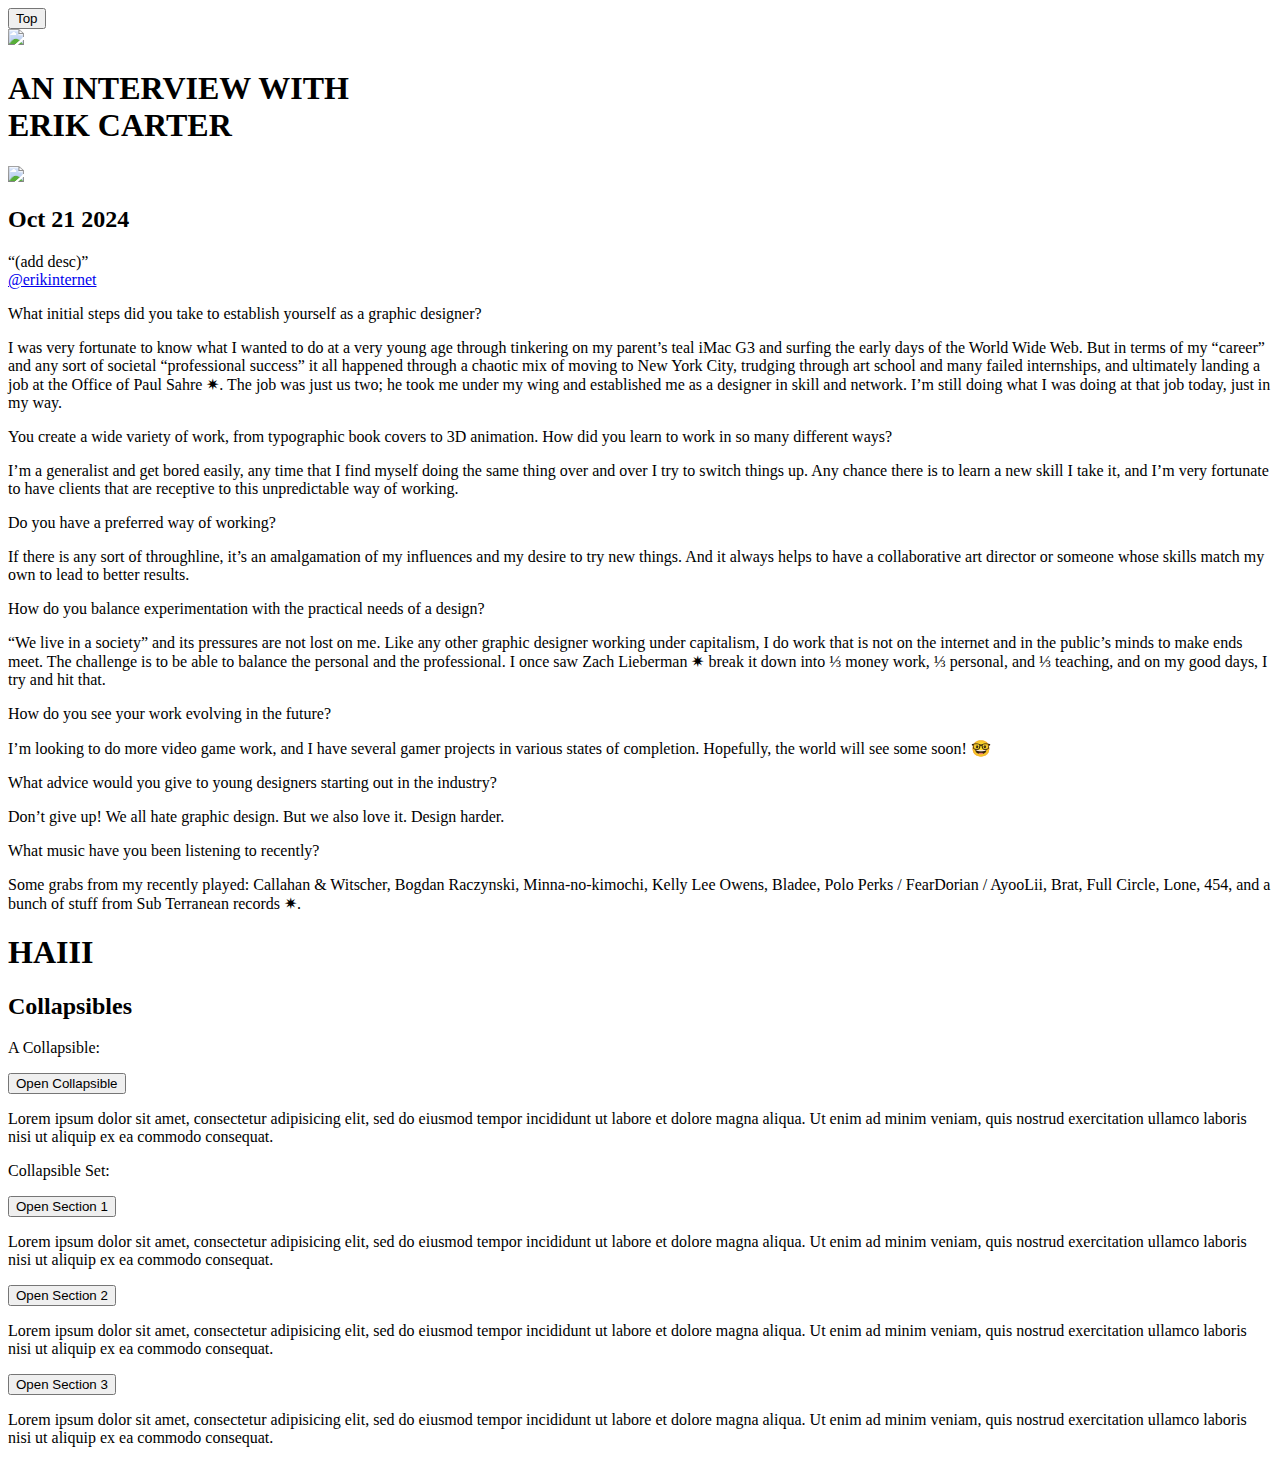
==== index.html @ a2605cfd "Rename interview.html to index.html" ====
<!DOCTYPE html>
<html lang="en">
    <head>
        <meta charset="UTF-8">
        <meta name="viewport" content="width=device-width, initial-scale=1.0">
        <!--title-->
        <title>Interview with Erik Carter</title>
        <link rel="icon" type="image/gif/png" href="imgs/title-icon.png">
        <!--stylesheets + scripts + fonts-->
        <link rel="stylesheet" href="style.css">
        <link rel="stylesheet" href="https://use.typekit.net/aof5znd.css">
        <script src="myscripts.js"></script> 
        <script src="https://unpkg.com/cursor-effects@latest/dist/browser.js"></script>
    </head>
    <body>
        <!--back to top button-->
        <button onclick="topFunction()" id="myBtn" title="Go to top">Top</button> 
        <!--blue title section-->
        <div id="title-left">
        <section id="title-section">
            <div id="title-gifs">
            <div><img src="imgs/sparkle.gif" class="gif"></div>
            <h1 id="title">
                AN INTERVIEW WITH <br> ERIK CARTER
            </h1>
            <div><img src="imgs/sparkle.gif" class="gif"></div>
            </div>
            <h2 id="sub-title">Oct 21 2024</h2>
            <p id="desc">“(add desc)”<br id="extra-padding"><span id="pink"><a target="_blank" href="https://www.instagram.com/erikinternet/">@erikinternet</a></span>
            </p>
        </section>
        </div>
        <!--interview body-->
        <div id="writing-right">
        <section id="qna" >
            <div class="one-question">
                <p class="question">
                    What initial steps did you take to establish yourself as a graphic designer?
                </p>
                <p class="answer">
                    I was very fortunate to know what I wanted to do at a very young age through tinkering on my parent’s teal iMac G3 and surfing the early days of the World Wide Web. But in terms of my “career” and any sort of societal “professional success” it all happened through a chaotic mix of moving to New York City, trudging through art school and many failed internships, and ultimately landing a job at the Office of Paul Sahre <span class="img-star">✷⁠</span>. The job was just us two; he took me under my wing and established me as a designer in skill and network. I’m still doing what I was doing at that job today, just in my way.

                </p>
            </div>
            <div class="one-question">
                <p class="question">
                    You create a wide variety of work, from typographic book covers to 3D animation. How did you learn to work in so many different ways?

                </p>
                <p class="answer">
                    I’m a generalist and get bored easily, any time that I find myself doing the same thing over and over I try to switch things up. Any chance there is to learn a new skill I take it, and I’m very fortunate to have clients that are receptive to this unpredictable way of working.
                </p>
            </div>
            <div class="one-question">
                <p class="question">
                    Do you have a preferred way of working?
                </p>
                <p class="answer">
                    If there is any sort of throughline, it’s an amalgamation of my influences and my desire to try new things. And it always helps to have a collaborative art director or someone whose skills match my own to lead to better results.
                </p>
            </div>
            <div class="one-question">
                <p class="question">
                    How do you balance experimentation with the practical needs of a design?
                </p>
                <p class="answer">
                    “We live in a society” and its pressures are not lost on me. Like any other graphic designer working under capitalism, I do work that is not on the internet and in the public’s minds to make ends meet. The challenge is to be able to balance the personal and the professional. I once saw Zach Lieberman <span class="img-star">✷⁠</span>⁠ break it down into ⅓  money work, ⅓ personal, and ⅓  teaching, and on my good days, I try and hit that.
                </p>
            </div>
            <div class="one-question">
                <p class="question">
                    How do you see your work evolving in the future?
                </p>
                <p class="answer">
                    I’m looking to do more video game work, and I have several gamer projects in various states of completion. Hopefully, the world will see some soon! 🤓
            </div>
            <div class="one-question">
                <p class="question">
                    What advice would you give to young designers starting out in the industry?
                </p>
                <p class="answer">
                    Don’t give up! We all hate graphic design. But we also love it. Design harder.
                </p>
            </div>
            <div class="one-question">
                <p class="question">
                    What music have you been listening to recently?
                </p>
                <p class="answer">
                    Some grabs from my recently played: Callahan & Witscher, Bogdan Raczynski, Minna-no-kimochi, Kelly Lee Owens, Bladee, Polo Perks / FearDorian / AyooLii, <span class="brat">Brat</span>, Full Circle, Lone, 454, and a bunch of stuff from Sub Terranean records <span class="img-star">✷⁠</span>.
                </p>
            </div>
        </section>
        <section id="footer-sec">
            <div id="footer-div">
                <h1 class="footer-text">HAIII</h1>
                    <h2>Collapsibles</h2>
                    
                    <p>A Collapsible:</p>
                    <button type="button" class="collapsible">Open Collapsible</button>
                    <div class="content">
                      <p>Lorem ipsum dolor sit amet, consectetur adipisicing elit, sed do eiusmod tempor incididunt ut labore et dolore magna aliqua. Ut enim ad minim veniam, quis nostrud exercitation ullamco laboris nisi ut aliquip ex ea commodo consequat.</p>
                    </div>
                    
                    <p>Collapsible Set:</p>
                    <button type="button" class="collapsible">Open Section 1</button>
                    <div class="content">
                      <p>Lorem ipsum dolor sit amet, consectetur adipisicing elit, sed do eiusmod tempor incididunt ut labore et dolore magna aliqua. Ut enim ad minim veniam, quis nostrud exercitation ullamco laboris nisi ut aliquip ex ea commodo consequat.</p>
                    </div>
                    <button type="button" class="collapsible">Open Section 2</button>
                    <div class="content">
                      <p>Lorem ipsum dolor sit amet, consectetur adipisicing elit, sed do eiusmod tempor incididunt ut labore et dolore magna aliqua. Ut enim ad minim veniam, quis nostrud exercitation ullamco laboris nisi ut aliquip ex ea commodo consequat.</p>
                    </div>
                    <button type="button" class="collapsible">Open Section 3</button>
                    <div class="content">
                      <p>Lorem ipsum dolor sit amet, consectetur adipisicing elit, sed do eiusmod tempor incididunt ut labore et dolore magna aliqua. Ut enim ad minim veniam, quis nostrud exercitation ullamco laboris nisi ut aliquip ex ea commodo consequat.</p>
                    </div>
            </div>
        </section>
    </body>
</html>
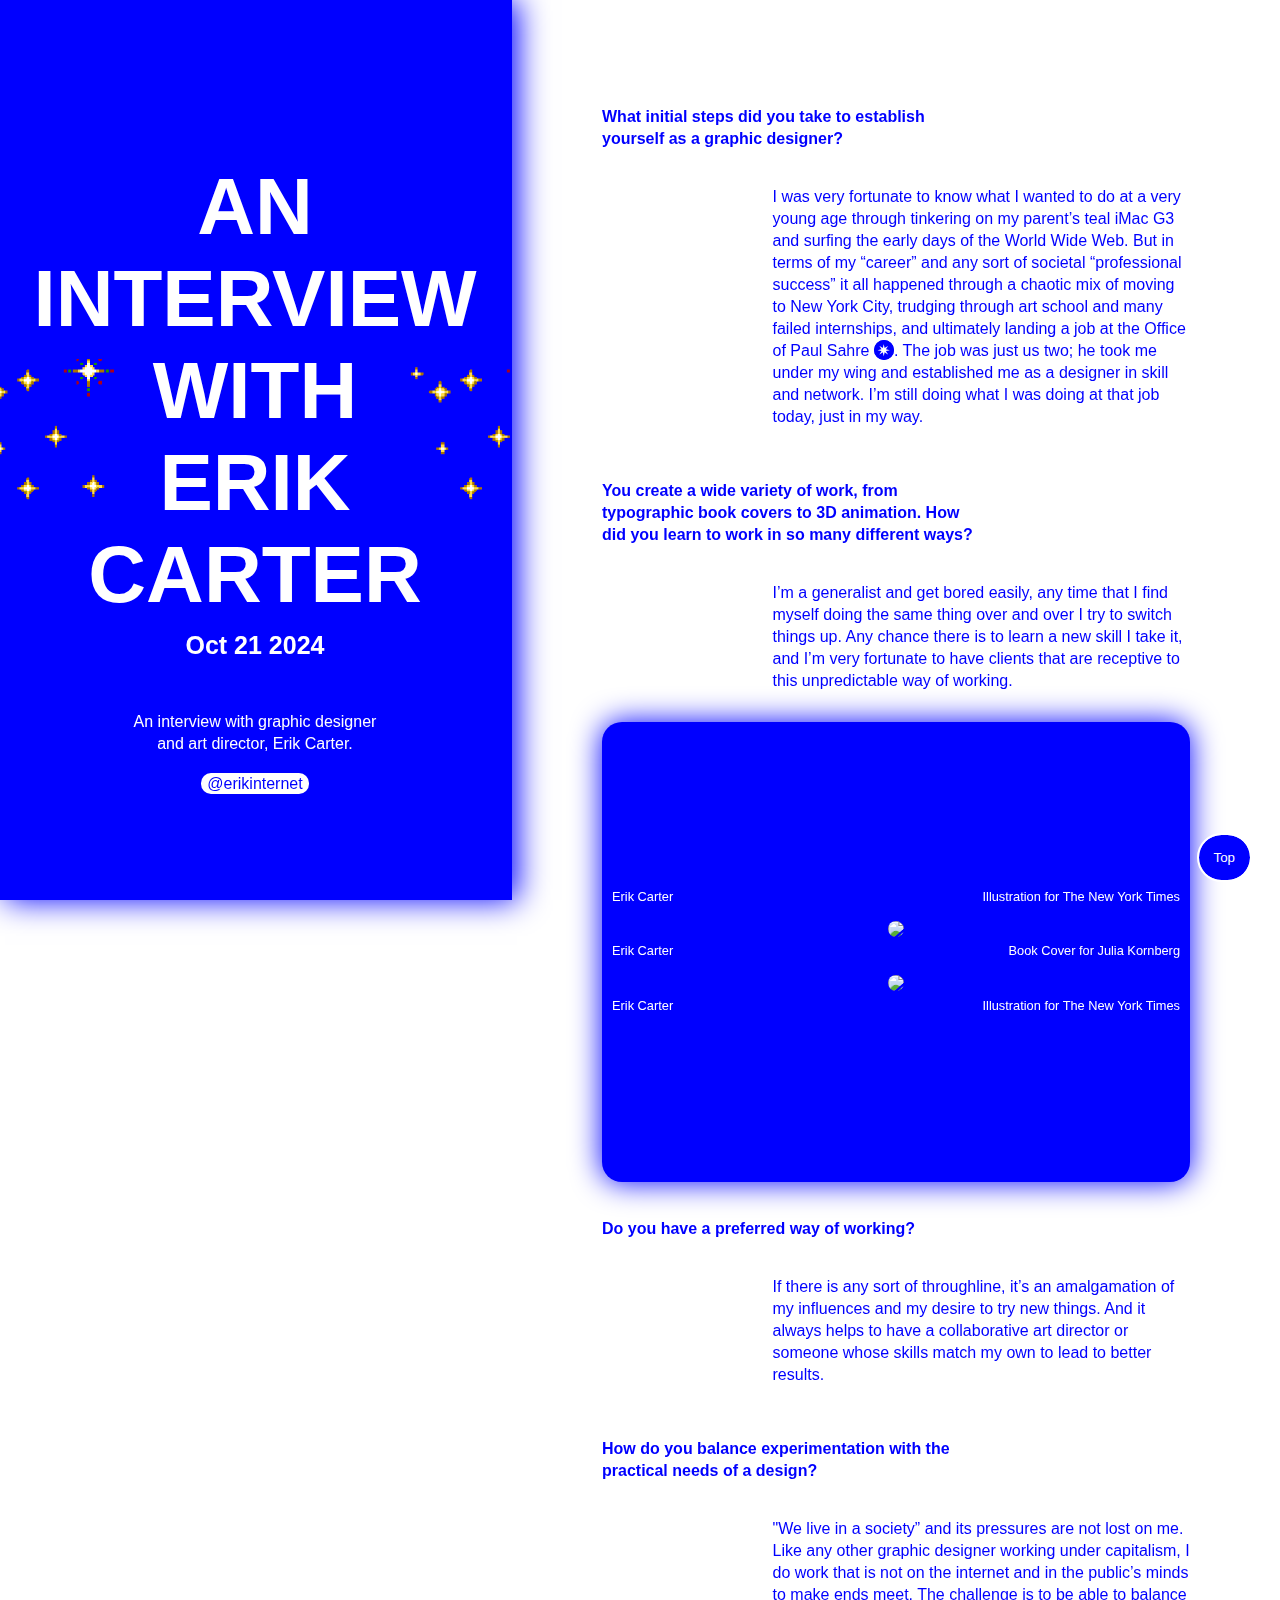
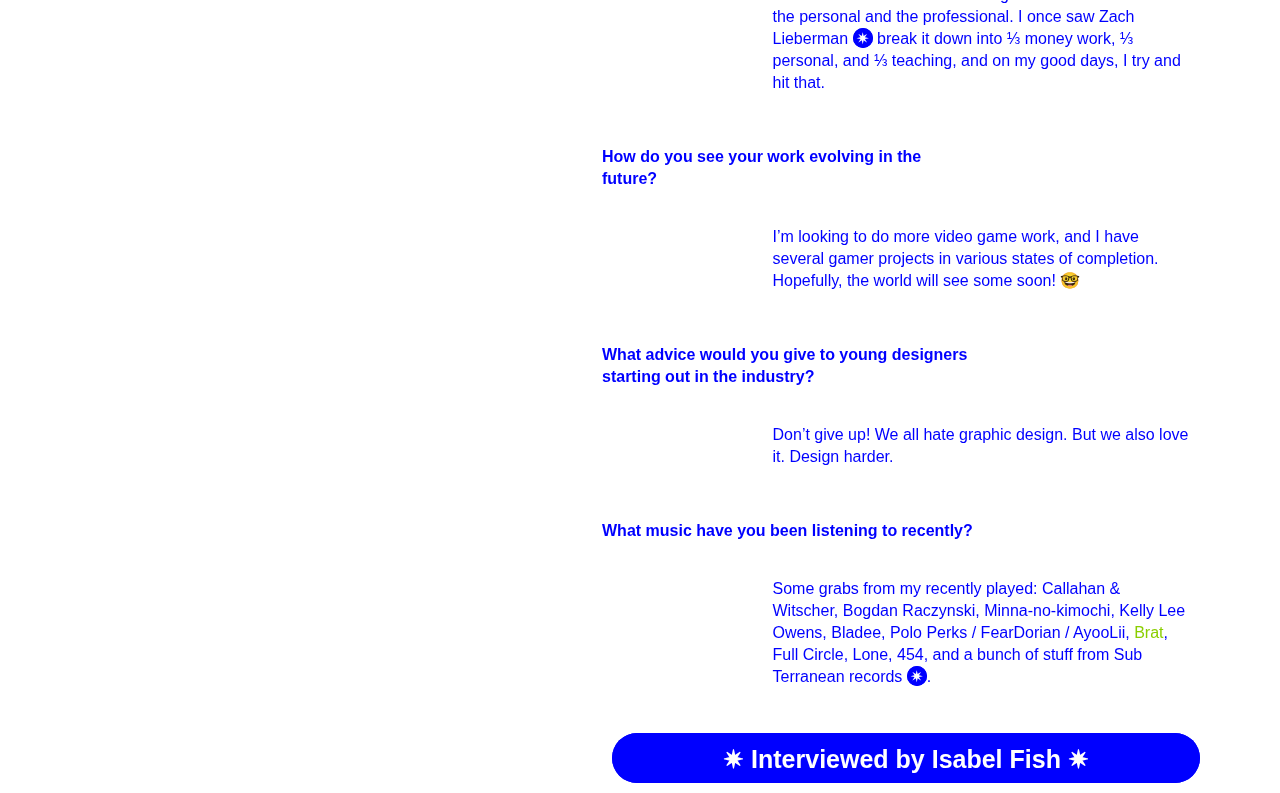
==== commit 798795cc: "Update index.html" ====
--- a/index.html
+++ b/index.html
@@ -26,8 +26,8 @@
             <div><img src="imgs/sparkle.gif" class="gif"></div>
             </div>
             <h2 id="sub-title">Oct 21 2024</h2>
-            <p id="desc">“(add desc)”<br id="extra-padding"><span id="pink"><a target="_blank" href="https://www.instagram.com/erikinternet/">@erikinternet</a></span>
-            </p>
+            <p id="desc">An interview with graphic designer and art director, Erik Carter.</p>
+            <a class="link-web" target="_blank" href="https://erikcarter.net/#/">@erikinternet</a>
         </section>
         </div>
         <!--interview body-->
@@ -35,87 +35,82 @@
         <section id="qna" >
             <div class="one-question">
                 <p class="question">
-                    What initial steps did you take to establish yourself as a graphic designer?
+                    <span class="first-letter">W</span>hat initial steps did you take to establish yourself as a graphic designer?
                 </p>
                 <p class="answer">
-                    I was very fortunate to know what I wanted to do at a very young age through tinkering on my parent’s teal iMac G3 and surfing the early days of the World Wide Web. But in terms of my “career” and any sort of societal “professional success” it all happened through a chaotic mix of moving to New York City, trudging through art school and many failed internships, and ultimately landing a job at the Office of Paul Sahre <span class="img-star">✷⁠</span>. The job was just us two; he took me under my wing and established me as a designer in skill and network. I’m still doing what I was doing at that job today, just in my way.
+                    <span class="first-letter-a">I</span> was very fortunate to know what I wanted to do at a very young age through tinkering on my parent’s teal iMac G3 and surfing the early days of the World Wide Web. But in terms of my “career” and any sort of societal “professional success” it all happened through a chaotic mix of moving to New York City, trudging through art school and many failed internships, and ultimately landing a job at the Office of Paul Sahre <span class="img-star"><a class="img-star" target="_blank" href="http://paulsahre.com/">✷</a>⁠</span>. The job was just us two; he took me under my wing and established me as a designer in skill and network. I’m still doing what I was doing at that job today, just in my way.
 
                 </p>
             </div>
             <div class="one-question">
                 <p class="question">
-                    You create a wide variety of work, from typographic book covers to 3D animation. How did you learn to work in so many different ways?
+                    <span class="first-letter">Y</span>ou create a wide variety of work, from typographic book covers to 3D animation. How did you learn to work in so many different ways?
 
                 </p>
                 <p class="answer">
-                    I’m a generalist and get bored easily, any time that I find myself doing the same thing over and over I try to switch things up. Any chance there is to learn a new skill I take it, and I’m very fortunate to have clients that are receptive to this unpredictable way of working.
+                    <span class="first-letter-a">I</span>’m a generalist and get bored easily, any time that I find myself doing the same thing over and over I try to switch things up. Any chance there is to learn a new skill I take it, and I’m very fortunate to have clients that are receptive to this unpredictable way of working.
+                </p>
+            </div>
+            <div class="img-box">
+                <video class="img-size" src="imgs/ec work/ectech_wealth.mp4" autoplay="autoplay" preload="preload" loop="loop" playsinline autoplay muted loop></video>
+                <div class="img-type">
+                  <p class="img-type-left">Erik Carter</p>
+                  <p class="img-type-right">Illustration for The New York Times</p>
+                </div>
+                <img class="img-size" src="imgs/ec work/ecBerlinAtomized.jpg">
+                <div class="img-type">
+                  <p class="img-type-left">Erik Carter</p>
+                  <p class="img-type-right">Book Cover for Julia Kornberg</p>
+                </div>
+                <img class="img-size" src="imgs/ec work/erikCarter.jpg">
+                <div class="img-type">
+                  <p class="img-type-left">Erik Carter</p>
+                  <p class="img-type-right">Illustration for The New York Times</p>
+                </div>
+                    
+            </div>
+            <div class="one-question">
+                <p class="question">
+                    <span class="first-letter">D</span>o you have a preferred way of working?
+                </p>
+                <p class="answer">
+                    <span class="first-letter-a">I</span>f there is any sort of throughline, it’s an amalgamation of my influences and my desire to try new things. And it always helps to have a collaborative art director or someone whose skills match my own to lead to better results.
                 </p>
             </div>
             <div class="one-question">
                 <p class="question">
-                    Do you have a preferred way of working?
+                    <span class="first-letter">H</span>ow do you balance experimentation with the practical needs of a design?
                 </p>
                 <p class="answer">
-                    If there is any sort of throughline, it’s an amalgamation of my influences and my desire to try new things. And it always helps to have a collaborative art director or someone whose skills match my own to lead to better results.
+                    "<span class="first-letter-a">W</span>e live in a society” and its pressures are not lost on me. Like any other graphic designer working under capitalism, I do work that is not on the internet and in the public’s minds to make ends meet. The challenge is to be able to balance the personal and the professional. I once saw Zach Lieberman <span class="img-star"><a class="img-star" target="_blank" href="http://zach.li/">✷</a>⁠</span>⁠ break it down into ⅓  money work, ⅓ personal, and ⅓  teaching, and on my good days, I try and hit that.
                 </p>
             </div>
             <div class="one-question">
                 <p class="question">
-                    How do you balance experimentation with the practical needs of a design?
+                    <span class="first-letter">H</span>ow do you see your work evolving in the future?
                 </p>
                 <p class="answer">
-                    “We live in a society” and its pressures are not lost on me. Like any other graphic designer working under capitalism, I do work that is not on the internet and in the public’s minds to make ends meet. The challenge is to be able to balance the personal and the professional. I once saw Zach Lieberman <span class="img-star">✷⁠</span>⁠ break it down into ⅓  money work, ⅓ personal, and ⅓  teaching, and on my good days, I try and hit that.
+                    <span class="first-letter-a">I</span>’m looking to do more video game work, and I have several gamer projects in various states of completion. Hopefully, the world will see some soon! 🤓
+            </div>
+            <div class="one-question">
+                <p class="question">
+                    <span class="first-letter">W</span>hat advice would you give to young designers starting out in the industry?
+                </p>
+                <p class="answer">
+                    <span class="first-letter-a">D</span>on’t give up! We all hate graphic design. But we also love it. Design harder.
                 </p>
             </div>
             <div class="one-question">
                 <p class="question">
-                    How do you see your work evolving in the future?
+                    <span class="first-letter">W</span>hat music have you been listening to recently?
                 </p>
                 <p class="answer">
-                    I’m looking to do more video game work, and I have several gamer projects in various states of completion. Hopefully, the world will see some soon! 🤓
-            </div>
-            <div class="one-question">
-                <p class="question">
-                    What advice would you give to young designers starting out in the industry?
-                </p>
-                <p class="answer">
-                    Don’t give up! We all hate graphic design. But we also love it. Design harder.
+                    <span class="first-letter-a">S</span>ome grabs from my recently played: Callahan & Witscher, Bogdan Raczynski, Minna-no-kimochi, Kelly Lee Owens, Bladee, Polo Perks / FearDorian / AyooLii, <span class="brat">Brat</span>, Full Circle, Lone, 454, and a bunch of stuff from Sub Terranean records <span class="img-star"><a class="img-star" target="_blank" href="https://www.discogs.com/label/4713-Sub-Terranean?page=1">✷</a>⁠</span>.
                 </p>
             </div>
-            <div class="one-question">
-                <p class="question">
-                    What music have you been listening to recently?
-                </p>
-                <p class="answer">
-                    Some grabs from my recently played: Callahan & Witscher, Bogdan Raczynski, Minna-no-kimochi, Kelly Lee Owens, Bladee, Polo Perks / FearDorian / AyooLii, <span class="brat">Brat</span>, Full Circle, Lone, 454, and a bunch of stuff from Sub Terranean records <span class="img-star">✷⁠</span>.
-                </p>
-            </div>
-        </section>
-        <section id="footer-sec">
-            <div id="footer-div">
-                <h1 class="footer-text">HAIII</h1>
-                    <h2>Collapsibles</h2>
-                    
-                    <p>A Collapsible:</p>
-                    <button type="button" class="collapsible">Open Collapsible</button>
-                    <div class="content">
-                      <p>Lorem ipsum dolor sit amet, consectetur adipisicing elit, sed do eiusmod tempor incididunt ut labore et dolore magna aliqua. Ut enim ad minim veniam, quis nostrud exercitation ullamco laboris nisi ut aliquip ex ea commodo consequat.</p>
-                    </div>
-                    
-                    <p>Collapsible Set:</p>
-                    <button type="button" class="collapsible">Open Section 1</button>
-                    <div class="content">
-                      <p>Lorem ipsum dolor sit amet, consectetur adipisicing elit, sed do eiusmod tempor incididunt ut labore et dolore magna aliqua. Ut enim ad minim veniam, quis nostrud exercitation ullamco laboris nisi ut aliquip ex ea commodo consequat.</p>
-                    </div>
-                    <button type="button" class="collapsible">Open Section 2</button>
-                    <div class="content">
-                      <p>Lorem ipsum dolor sit amet, consectetur adipisicing elit, sed do eiusmod tempor incididunt ut labore et dolore magna aliqua. Ut enim ad minim veniam, quis nostrud exercitation ullamco laboris nisi ut aliquip ex ea commodo consequat.</p>
-                    </div>
-                    <button type="button" class="collapsible">Open Section 3</button>
-                    <div class="content">
-                      <p>Lorem ipsum dolor sit amet, consectetur adipisicing elit, sed do eiusmod tempor incididunt ut labore et dolore magna aliqua. Ut enim ad minim veniam, quis nostrud exercitation ullamco laboris nisi ut aliquip ex ea commodo consequat.</p>
-                    </div>
-            </div>
+                <div id="footer-div">
+                    <h1 class="footer-text"><span class="footersp">✷⁠</span> ⁠Interviewed by <a id="me-link" target="_blank" href="https://www.instagram.com/isabelsfish/">Isabel Fish</a> <span class="footersp">✷⁠</span>⁠</h1>
+                </div>
         </section>
     </body>
 </html>
--- a/style.css
+++ b/style.css
@@ -0,0 +1,323 @@
+@media (max-width: 1200px){
+    #title-left{
+        position: relative!important;
+        width: 100%!important;
+        border-right: 0!important;
+        border-bottom: 2px solid blue;
+    }
+
+    #writing-right {
+        position: relative!important;
+        margin: auto!important;
+        padding: 90px 0 0 0!important;
+        max-width: 650px!important;
+        width: auto!important;
+    }
+
+    #qna {
+        margin: 50px;
+    }
+}
+
+:root {
+    --main-color: blue; 
+    --secondary-color: fuchsia;
+    --white-maybe: white;
+}
+
+* {
+    box-sizing: border-box;
+    color: var(--main-color);
+}
+
+body {
+    margin: 0; 
+    padding: 0;
+    background-color: var(--white-maybe);
+    cursor: default;
+
+    overflow-x: hidden;
+}
+
+::selection {
+    background: yellow;
+    color: var(--main-color);
+
+}
+
+/*back to top button*/
+#myBtn {
+    position: fixed;
+    bottom: 20px;
+    right: 30px;
+    z-index: 999;
+
+    border: none;
+    outline: 2px solid var(--white-maybe);
+    background-color: var(--main-color); 
+    color: var(--white-maybe);
+
+    cursor: pointer; 
+    padding: 15px; 
+    border-radius: 50px; 
+  }
+  
+#myBtn:hover {
+    background-color: var(--secondary-color);
+}
+
+#title-left {
+    position: fixed;
+    display: flex;
+    align-items: center;
+    text-align: center;
+    justify-content: center;
+
+    height: 100vh;
+    width: 40vw;
+    background-color: var(--main-color);
+    border-right: 2px solid var(--main-color);
+    box-shadow: 5px 0px 30px var(--main-color);
+    padding: 90px;
+
+    overflow: hidden;
+}
+
+#title-gifs {
+    display: flex;
+    flex-direction: row;
+    align-items: center;
+}
+
+.gif {
+    position: absolute;
+    width: 150px;
+    margin-left: -70px;
+    user-select: none;
+}
+
+#title {
+    color: var(--white-maybe);
+    font-family: "lores-22-serif", sans-serif;
+    font-weight: 700;
+    font-style: normal;
+    font-size: 60pt;
+    margin-bottom: -10px;
+}
+
+#sub-title {
+    color: var(--white-maybe)!important;
+    font-family: "lores-22-serif", sans-serif;
+    font-weight: 700;
+    font-style: normal;
+    font-size: 25px;
+    
+}
+
+#desc {
+    max-width: 330px;
+    margin: auto;
+    border-radius: 50px;
+    padding: 30px;
+    padding-bottom: 20px;
+    color: var(--white-maybe);
+    justify-content: center;
+
+    font-family: sans-serif;
+    line-height: 22px;
+}
+
+a {
+    text-decoration: none;
+}
+
+.link-web {
+    color: var(--main-color);
+    text-decoration: none;
+    background: var(--white-maybe);
+    font-family: sans-serif; 
+
+    padding: 2px 6px;
+    border-radius: 10px;
+}
+
+.link-web:hover {
+    background-color: var(--secondary-color);
+}
+
+.img-star {
+    color: var(--white-maybe)!important;
+    background-color: var(--main-color);
+    border-radius: 100vw;
+
+    width: 20px;
+    height: 20px;
+    text-align: center;
+
+    display: inline-block;
+    position: static;
+    cursor: pointer;
+}
+
+.img-star:hover {
+    background-color: var(--secondary-color);
+}
+
+div.img-center .img-star {
+    margin: 20px 10px 0px 1px;
+}
+
+/*img section*/
+
+.img-box {
+    color: var(--white-maybe)!important;
+    background-color: var(--main-color);
+    box-shadow: 0px 0px 30px var(--main-color);
+    border-radius: 20px;
+    padding: 10px;
+
+    width: 100%;
+    height: 460px;
+    text-align: center;
+    margin: 30px 0 0px 0;
+
+    position: static;
+    overflow: scroll;
+    overflow-x: hidden;
+}
+
+.img-type {
+    color: var(--white-maybe);
+    margin-top: -15px;
+    width: 100%;
+    display: flex; 
+    justify-content: space-between;
+    font-size: 0.8rem;
+}
+
+.img-type-left {
+    color: var(--white-maybe);
+    text-align: left;
+}
+
+.img-type-right {
+    color: var(--white-maybe);
+    text-align: right
+}
+
+.img-size {
+    width: 100%;
+    border-radius: 10px;
+}
+
+/*
+.first-letter {
+    font-family: "lores-22-serif", sans-serif;
+    font-weight: 700;
+    font-style: normal;
+    font-size: 35px;
+}
+/*
+.first-letter-a {
+    font-family: "lores-22-serif", sans-serif;
+    font-weight: 700;
+    font-style: normal;
+    font-size: 35px;
+}
+*/
+
+/* questions! */
+
+#writing-right {
+    margin-left: 40vw;
+    position: absolute;
+    font-family: sans-serif;
+    line-height: 22px;
+
+    width: 60vw;
+    padding: 90px 90px 0 90px;
+
+    display: flex;
+    justify-content: center;
+  }
+
+#qna {
+    max-width: 640px;
+    width: 100%;
+}
+
+.one-question {
+    padding-top: 20px;
+    margin: auto;
+  }
+
+.one-question:first-of-type {
+    padding-top: 0px;
+  }
+
+.question {
+    margin-right: 36%;
+    font-weight: bold;
+}
+  
+.answer {
+    padding-top: 20px;
+    margin-left: 29%;
+  }
+
+.brat {
+    color: #8ACE00;
+}
+
+/*footer*/
+
+#footer-sec {
+    height: 50px;
+    width: 80%;
+    position: absolute;
+    bottom: 0px;
+    left: 0px;
+    margin: 20px 10% 40px 10%;
+    
+}
+
+#footer-div {
+    height: 50px;
+    width: 100%;
+    margin: 10px;
+
+    background-color: var(--main-color);
+    border-radius: 50px;
+}
+
+.footer-text {
+    height: 50px;
+    width: 100%;
+    margin-top: 45px;
+
+    background-color: var(--main-color);
+    border-radius: 50px;
+
+    position: static;
+
+    color: var(--white-maybe);
+    text-align: center;
+    padding: 15px;
+
+    font-family: "lores-22-serif", sans-serif;
+    font-weight: 700;
+    font-style: normal;
+    font-size: 25px;
+}
+
+.footersp {
+    color: var(--white-maybe); 
+}
+
+#me-link {
+    color: var(--white-maybe); 
+}
+
+#me-link:hover {
+    color: var(--secondary-color); 
+}
